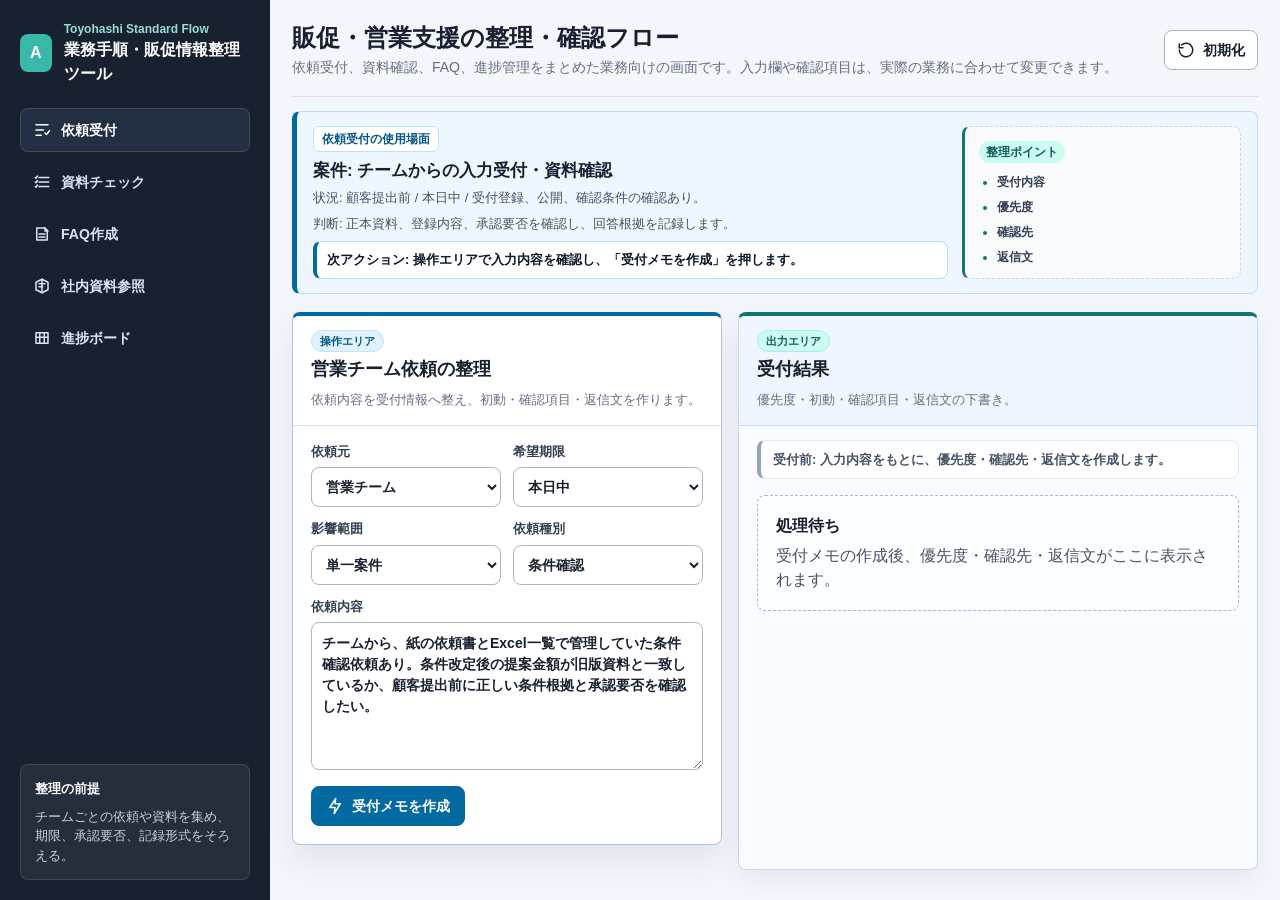
==== demos/admin_standardization/index.html @ 990860c7 "Add files via upload" ====
<!doctype html>
<html lang="ja">
  <head>
    <meta charset="UTF-8" />
    <meta name="viewport" content="width=device-width, initial-scale=1.0" />
    <title>業務手順・販促情報整理ツール</title>
    <link rel="stylesheet" href="./styles.css" />
  </head>
  <body>
    <div class="app">
      <aside class="sidebar">
        <div class="brand">
          <span class="brand-mark">A</span>
          <div>
            <p>Toyohashi Standard Flow</p>
            <strong>業務手順・販促情報整理ツール</strong>
          </div>
        </div>
        <nav class="nav" aria-label="ツール切替">
          <button class="nav-item is-active" type="button" data-view="triage" aria-pressed="true">
            <svg viewBox="0 0 24 24" aria-hidden="true"><path d="M4 5h16M4 12h10M4 19h7"/><path d="m16 16 2 2 4-5"/></svg>
            依頼受付
          </button>
          <button class="nav-item" type="button" data-view="check" aria-pressed="false">
            <svg viewBox="0 0 24 24" aria-hidden="true"><path d="M8 6h13M8 12h13M8 18h13"/><path d="m3 6 1 1 2-3M3 12l1 1 2-3M3 18l1 1 2-3"/></svg>
            資料チェック
          </button>
          <button class="nav-item" type="button" data-view="manual" aria-pressed="false">
            <svg viewBox="0 0 24 24" aria-hidden="true"><path d="M5 4h11l3 3v13H5V4Z"/><path d="M16 4v4h4M8 12h8M8 16h8"/></svg>
            FAQ作成
          </button>
          <button class="nav-item" type="button" data-view="knowledge" aria-pressed="false">
            <svg viewBox="0 0 24 24" aria-hidden="true"><path d="M12 3 4 7v10l8 4 8-4V7l-8-4Z"/><path d="M8 9h8M8 13h5M12 3v18"/></svg>
            社内資料参照
          </button>
          <button class="nav-item" type="button" data-view="board" aria-pressed="false">
            <svg viewBox="0 0 24 24" aria-hidden="true"><path d="M4 5h16v14H4V5Z"/><path d="M9 5v14M15 5v14M4 11h16"/></svg>
            進捗ボード
          </button>
        </nav>
        <div class="side-note">
          <strong>整理の前提</strong>
          <p>チームごとの依頼や資料を集め、期限、承認要否、記録形式をそろえる。</p>
        </div>
      </aside>

      <main class="main">
        <header class="topbar">
          <div>
            <h1>販促・営業支援の整理・確認フロー</h1>
            <p>依頼受付、資料確認、FAQ、進捗管理をまとめた業務向けの画面です。入力欄や確認項目は、実際の業務に合わせて変更できます。</p>
          </div>
          <div class="top-actions">
            <button class="ghost-button" id="seedReset" type="button">
              <svg viewBox="0 0 24 24" aria-hidden="true"><path d="M3 12a9 9 0 1 0 3-6.7M3 4v5h5"/></svg>
              初期化
            </button>
          </div>
        </header>

        <section class="screen-guide" id="screenGuide" aria-label="この画面の説明">
          <div class="guide-copy">
            <span class="guide-label" id="guideToolLabel">依頼受付</span>
            <h2 id="guideTitle">使用場面を読み込み中</h2>
            <p id="guideScene"></p>
            <p id="guideGoal"></p>
            <p class="guide-next" id="guideNext"></p>
          </div>
          <div class="guide-support">
            <span>整理ポイント</span>
            <ul id="guidePoints"></ul>
          </div>
        </section>

        <section class="view is-visible" id="view-triage">
          <div class="two-col">
            <section class="panel work-panel">
              <div class="panel-head">
                <span class="area-kicker work-kicker">操作エリア</span>
                <h2>営業チーム依頼の整理</h2>
                <p>依頼内容を受付情報へ整え、初動・確認項目・返信文を作ります。</p>
              </div>
              <div class="form-grid">
                <label>
                  依頼元
                  <select id="requestFrom">
                    <option>営業チーム</option>
                    <option>営業担当</option>
                    <option>経理</option>
                    <option>顧客</option>
                  </select>
                </label>
                <label>
                  希望期限
                  <select id="requestDue">
                    <option value="today">本日中</option>
                    <option value="tomorrow">翌営業日</option>
                    <option value="week">今週中</option>
                    <option value="none">未指定</option>
                  </select>
                </label>
                <label>
                  影響範囲
                  <select id="requestImpact">
                    <option value="low">単一案件</option>
                    <option value="medium">複数案件</option>
                    <option value="high">全社・複数チーム</option>
                  </select>
                </label>
                <label>
                  依頼種別
                  <select id="requestType">
                    <option>条件確認</option>
                    <option>提案作成</option>
                    <option>入力受付確認</option>
                    <option>公開前確認</option>
                    <option>確認確認</option>
                    <option>手順確認</option>
                  </select>
                </label>
              </div>
              <label class="full-label">
                依頼内容
                <textarea id="requestText" rows="6">チームから、紙の依頼書とExcel一覧で管理していた条件確認依頼あり。条件改定後の提案金額が旧版資料と一致しているか、顧客提出前に正しい条件根拠と承認要否を確認したい。</textarea>
              </label>
              <button class="primary-button" id="runTriage" type="button">
                <svg viewBox="0 0 24 24" aria-hidden="true"><path d="m13 2-1 7h7l-8 13 1-8H5l8-12Z"/></svg>
                受付メモを作成
              </button>
            </section>
            <section class="panel output-panel result-panel">
              <div class="panel-head">
                <span class="area-kicker output-kicker">出力エリア</span>
                <h2>受付結果</h2>
                <p>優先度・初動・確認項目・返信文の下書き。</p>
              </div>
              <div class="result-status is-idle" id="triageStatus" role="status"></div>
              <div id="triageResult"></div>
            </section>
          </div>
        </section>

        <section class="view" id="view-check">
          <div class="two-col">
            <section class="panel work-panel">
              <div class="panel-head">
                <span class="area-kicker work-kicker">操作エリア</span>
                <h2>資料確認チェック</h2>
                <p>正本・最新版・承認者・例外条件を、外部提示や処理の前に確認します。</p>
              </div>
              <label class="full-label">
                資料種別
                <select id="documentKind">
                  <option value="quote">提案書</option>
                  <option value="order">入力受付チェック</option>
                  <option value="delivery">公開前確認</option>
                  <option value="invoice">最終確認</option>
                  <option value="request">社内申請書</option>
                </select>
              </label>
              <div id="checklist" class="checklist"></div>
            </section>
            <section class="panel output-panel result-panel">
              <div class="panel-head">
                <span class="area-kicker output-kicker">出力エリア</span>
                <h2>チェック判定</h2>
                <p>未確認項目と差戻し理由を整理します。</p>
              </div>
              <div class="result-status" id="checkStatus" role="status">表示中: 資料種別やチェックを変更すると、判定欄が更新されます。</div>
              <div id="checkResult"></div>
            </section>
          </div>
        </section>

        <section class="view" id="view-manual">
          <div class="two-col">
            <section class="panel work-panel">
              <div class="panel-head">
                <span class="area-kicker work-kicker">操作エリア</span>
                <h2>FAQドラフトメーカー</h2>
                <p>属人的な説明を、標準フォーマットに整えます。</p>
              </div>
              <label class="full-label">
                業務名
                <input id="manualTitle" type="text" value="受付受付から公開・最終確認まで" />
              </label>
              <label class="full-label">
                開始条件
                <input id="manualTrigger" type="text" value="営業チームまたは営業担当から、受付・公開・確認に関わる確認依頼を受けたとき" />
              </label>
              <label class="full-label">
                作業手順
                <textarea id="manualSteps" rows="7">依頼内容を受付表に記録する
受付番号・対象商品・数量・公開予定日を確認する
入力状況、公開・最終確認条件を確認する
条件や納期に差異がある場合は承認者へ確認する
回答内容と根拠資料を依頼元へ共有する</textarea>
              </label>
              <label class="full-label">
                例外対応
                <textarea id="manualException" rows="4">公開日や確認締日に影響する場合は、営業企画部へ優先確認を依頼する。条件根拠や受付登録内容が不明な場合は、暫定回答せず確認中として返信する。</textarea>
              </label>
              <button class="primary-button" id="buildManual" type="button">
                <svg viewBox="0 0 24 24" aria-hidden="true"><path d="M5 4h11l3 3v13H5V4Z"/><path d="M8 12h8M8 16h8"/></svg>
                FAQを整形
              </button>
            </section>
            <section class="panel output-panel result-panel">
              <div class="panel-head">
                <span class="area-kicker output-kicker">出力エリア</span>
                <h2>FAQプレビュー</h2>
                <p>引き継ぎ・マニュアル化に使うドラフト。</p>
              </div>
              <div class="result-status is-idle" id="manualStatus" role="status"></div>
              <article id="manualPreview" class="doc-card"></article>
            </section>
          </div>
        </section>

        <section class="view" id="view-knowledge">
          <section class="briefing-panel presentation-panel">
            <div class="presentation-copy">
              <span class="area-kicker guide-kicker">案内エリア</span>
              <h2>社内資料を整えると、回答下書きと確認項目をそろえられます</h2>
              <p>条件表、資料書式、承認ルール、過去FAQを整理し、必要な資料を参照しながら回答や資料の下書きを作る想定です。最終判断は必ず担当者が確認します。</p>
            </div>
            <div class="concept-grid" aria-label="社内資料参照の流れ">
              <div class="concept-step">
                <span>1</span>
                <strong>資料を整える</strong>
                <p>条件表、資料書式、取引先情報、FAQ、承認ルールを分けて保管。</p>
              </div>
              <div class="concept-step">
                <span>2</span>
                <strong>資料を参照する</strong>
                <p>関連する条件表、資料ルール、過去FAQだけを探して確認する想定。</p>
              </div>
              <div class="concept-step">
                <span>3</span>
                <strong>人が確認する</strong>
                <p>回答文、提案、確認、FAQの下書きを作り、最終判断は担当者が確認。</p>
              </div>
            </div>
          </section>
          <div class="two-col">
            <section class="panel work-panel">
              <div class="panel-head">
                <span class="area-kicker work-kicker">操作エリア</span>
                <h2>社内資料参照・回答下書き</h2>
                <p>用途を選ぶと、参照資料と生成される下書きの種類が変わります。</p>
              </div>
              <label class="full-label">
                用途パターン
                <select id="knowledgePattern">
                  <option value="price">条件差異の問い合わせ回答</option>
                  <option value="quote">提案確認メモの作成補助</option>
                  <option value="delivery">公開前確認</option>
                  <option value="invoice">最終確認の下書き補助</option>
                  <option value="manual">FAQ・FAQ化</option>
                </select>
              </label>
              <div class="pattern-preview" id="patternPreview"></div>
              <label class="full-label">
                入力内容
                <textarea id="knowledgeQuery" rows="7">商品情報と提案金額が違うとチームから連絡がありました。どの資料を根拠に回答すべきですか？</textarea>
              </label>
              <button class="primary-button" id="searchKnowledge" type="button">
                <svg viewBox="0 0 24 24" aria-hidden="true"><path d="m21 21-4.35-4.35M10.5 18a7.5 7.5 0 1 1 0-15 7.5 7.5 0 0 1 0 15Z"/></svg>
                根拠つき下書きを作成
              </button>
            </section>
            <section class="panel output-panel result-panel">
              <div class="panel-head">
                <span class="area-kicker output-kicker">出力エリア</span>
                <h2>下書き結果</h2>
                <p>参照資料、下書き、人が確認するポイントを分けて表示します。</p>
              </div>
              <div class="result-status is-idle" id="knowledgeStatus" role="status"></div>
              <div id="knowledgeResult"></div>
            </section>
          </div>
        </section>

        <section class="view" id="view-board">
          <section class="panel work-panel board-panel">
            <div class="panel-head board-head">
              <div>
                <span class="area-kicker work-kicker">管理エリア</span>
                <h2>期限・進捗ボード</h2>
                <p>情報整理の受付、確認待ち、差戻し、完了を一覧化します。</p>
              </div>
              <button class="primary-button small" id="addTask" type="button">
                <svg viewBox="0 0 24 24" aria-hidden="true"><path d="M12 5v14M5 12h14"/></svg>
                サンプル追加
              </button>
            </div>
            <div class="board-filter">
              <button class="chip is-active" data-board-filter="all" type="button" aria-pressed="true">すべて</button>
              <button class="chip" data-board-filter="確認待ち" type="button" aria-pressed="false">確認待ち</button>
              <button class="chip" data-board-filter="処理中" type="button" aria-pressed="false">処理中</button>
              <button class="chip" data-board-filter="差戻し" type="button" aria-pressed="false">差戻し</button>
              <button class="chip" data-board-filter="完了" type="button" aria-pressed="false">完了</button>
            </div>
            <p class="table-hint">横に続く列があります。小さい画面では表を左右に動かして確認できます。</p>
            <div class="table-wrap">
              <table>
                <caption>情報整理の進捗案件一覧</caption>
                <thead>
                  <tr>
                    <th>期限</th>
                    <th>依頼元</th>
                    <th>内容</th>
                    <th>担当</th>
                    <th>状態</th>
                    <th>次アクション</th>
                  </tr>
                </thead>
                <tbody id="taskTable"></tbody>
              </table>
            </div>
          </section>
        </section>
      </main>
      <div class="toast" id="toast" role="status" aria-live="polite" aria-atomic="true"></div>
    </div>
    <script src="./app.js"></script>
  </body>
</html>
---- demos/admin_standardization/styles.css ----
:root {
  --bg: #f3f6fb;
  --sidebar: #18212f;
  --sidebar-soft: #233044;
  --surface: #ffffff;
  --surface-soft: #f8fafc;
  --text: #18202f;
  --muted: #657083;
  --line: #d8dfeb;
  --line-strong: #aab5c6;
  --blue: #0369a1;
  --teal: #0f766e;
  --green: #15803d;
  --amber: #b45309;
  --red: #be123c;
  --guide-bg: #eef7ff;
  --guide-border: #bfdbfe;
  --guide-accent: #0369a1;
  --tips-bg: #f8fafc;
  --work-head: #ffffff;
  --result-bg: #f8fbff;
  --result-head: #eff6ff;
  --result-border: #bfdbfe;
  --shadow: 0 16px 34px rgba(17, 24, 39, 0.08);
  --shadow-soft: 0 10px 24px rgba(15, 23, 42, 0.06);
}

* {
  box-sizing: border-box;
}

body {
  margin: 0;
  overflow-x: hidden;
  background: var(--bg);
  color: var(--text);
  font-family:
    -apple-system, BlinkMacSystemFont, "Segoe UI", "Hiragino Kaku Gothic ProN",
    "Yu Gothic", Meiryo, sans-serif;
  line-height: 1.5;
}

button,
input,
select,
textarea {
  font: inherit;
}

button {
  cursor: pointer;
}

button:disabled {
  cursor: not-allowed;
  opacity: 0.56;
}

svg {
  width: 18px;
  height: 18px;
  flex: 0 0 auto;
  fill: none;
  stroke: currentColor;
  stroke-linecap: round;
  stroke-linejoin: round;
  stroke-width: 2;
}

.app {
  display: grid;
  grid-template-columns: 270px minmax(0, 1fr);
  min-height: 100vh;
}

.sidebar {
  position: sticky;
  top: 0;
  display: flex;
  flex-direction: column;
  gap: 22px;
  min-width: 0;
  height: 100vh;
  padding: 20px;
  background: var(--sidebar);
  color: #ffffff;
}

.brand {
  display: flex;
  align-items: center;
  gap: 12px;
}

.brand-mark {
  display: inline-grid;
  place-items: center;
  width: 38px;
  height: 38px;
  border-radius: 8px;
  background: #39b7a8;
  color: #ffffff;
  font-weight: 900;
}

.brand p,
.brand strong,
.topbar h1,
.topbar p,
.panel-head h2,
.panel-head p {
  margin: 0;
}

.brand p {
  color: #9adbd3;
  font-size: 12px;
  font-weight: 800;
}

.brand strong {
  display: block;
  font-size: 16px;
}

.nav {
  display: grid;
  gap: 8px;
}

.nav-item {
  display: flex;
  align-items: center;
  justify-content: flex-start;
  gap: 10px;
  min-height: 44px;
  padding: 10px 12px;
  border: 1px solid transparent;
  border-radius: 8px;
  background: transparent;
  color: #d9e5f7;
  font-size: 14px;
  font-weight: 800;
  text-align: left;
}

.nav-item:hover,
.nav-item.is-active {
  border-color: rgba(255, 255, 255, 0.12);
  background: var(--sidebar-soft);
  color: #ffffff;
}

.side-note {
  margin-top: auto;
  padding: 14px;
  border: 1px solid rgba(255, 255, 255, 0.12);
  border-radius: 8px;
  background: rgba(255, 255, 255, 0.06);
}

.side-note strong {
  display: block;
  margin-bottom: 8px;
  font-size: 13px;
}

.side-note p {
  margin: 0;
  color: #c4d1e4;
  font-size: 13px;
  overflow-wrap: anywhere;
}

.main {
  min-width: 0;
  padding: 22px;
}

.topbar,
.panel,
.screen-guide,
.briefing-panel {
  border-radius: 8px;
}

.panel {
  box-shadow: var(--shadow);
}

.topbar {
  display: flex;
  align-items: center;
  justify-content: space-between;
  gap: 16px;
  padding: 0 0 18px;
  border-bottom: 1px solid var(--line);
  border-radius: 0;
  background: transparent;
}

.topbar > div {
  min-width: 0;
}

.topbar h1 {
  font-size: 24px;
  line-height: 1.3;
}

.topbar p {
  margin-top: 4px;
  color: var(--muted);
  font-size: 14px;
  overflow-wrap: anywhere;
}

.screen-guide {
  display: grid;
  grid-template-columns: minmax(0, 1fr) minmax(250px, 0.44fr);
  gap: 14px;
  align-items: stretch;
  margin: 14px 0 18px;
  padding: 14px 16px;
  border: 1px solid var(--guide-border);
  border-left: 5px solid var(--guide-accent);
  background: var(--guide-bg);
}

.guide-copy,
.guide-support {
  min-width: 0;
}

.guide-label {
  display: inline-flex;
  align-items: center;
  min-height: 24px;
  padding: 3px 8px;
  border: 1px solid #bae6fd;
  border-radius: 6px;
  background: #ffffff;
  color: #075985;
  font-size: 12px;
  font-weight: 900;
}

.guide-copy h2 {
  margin: 8px 0 5px;
  font-size: 17px;
  line-height: 1.35;
  overflow-wrap: anywhere;
}

.guide-copy p {
  margin: 0 0 6px;
  color: #475467;
  font-size: 13px;
  overflow-wrap: anywhere;
}

.guide-copy p:last-child {
  margin-bottom: 0;
}

.guide-next {
  margin-top: 8px !important;
  padding: 8px 10px;
  border: 1px solid #bfdbfe;
  border-left: 4px solid var(--blue);
  border-radius: 8px;
  background: #ffffff;
  color: #0f172a !important;
  font-weight: 900;
}

.guide-support {
  align-self: stretch;
  padding: 12px 14px;
  border: 1px dashed #cbd5e1;
  border-left: 3px solid var(--teal);
  border-radius: 8px;
  background: var(--tips-bg);
}

.guide-support span {
  display: inline-flex;
  align-items: center;
  min-height: 22px;
  margin-bottom: 10px;
  padding: 2px 7px;
  border-radius: 999px;
  background: #ccfbf1;
  color: #115e59;
  font-size: 12px;
  font-weight: 900;
}

.guide-support ul {
  display: grid;
  gap: 7px;
  margin: 0;
  padding-left: 18px;
  color: #344054;
  font-size: 12px;
  font-weight: 700;
}

.guide-support li::marker {
  color: var(--teal);
}

.view {
  display: none;
}

.view.is-visible {
  display: block;
  min-height: 62vh;
}

.two-col {
  display: grid;
  grid-template-columns: minmax(300px, 430px) minmax(0, 1fr);
  gap: 16px;
  align-items: start;
}

.panel {
  min-width: 0;
  overflow: hidden;
  border: 1px solid var(--line);
  background: var(--surface);
  transition:
    box-shadow 160ms ease,
    border-color 160ms ease;
}

.work-panel {
  border-color: #b7c4d6;
  border-top: 4px solid var(--blue);
  background: #ffffff;
}

.output-panel {
  border-color: var(--result-border);
  border-top: 4px solid var(--teal);
  background: var(--result-bg);
  box-shadow: var(--shadow-soft);
}

.board-panel {
  border-top-color: var(--teal);
}

.panel.is-updated {
  border-color: #93c5fd;
  box-shadow:
    0 0 0 3px rgba(37, 99, 235, 0.16),
    var(--shadow);
}

.panel-head {
  display: grid;
  gap: 5px;
  padding: 14px 18px 15px;
  border-bottom: 1px solid var(--line);
  background: var(--work-head);
}

.output-panel .panel-head {
  border-bottom-color: var(--result-border);
  background: var(--result-head);
}

.area-kicker {
  display: inline-flex;
  align-items: center;
  width: max-content;
  min-height: 22px;
  padding: 2px 8px;
  border-radius: 999px;
  font-size: 11px;
  font-weight: 900;
  line-height: 1.2;
}

.work-kicker {
  border: 1px solid #bae6fd;
  background: #e0f2fe;
  color: #075985;
}

.output-kicker {
  border: 1px solid #99f6e4;
  background: #ccfbf1;
  color: #115e59;
}

.guide-kicker {
  border: 1px solid #bfdbfe;
  background: #ffffff;
  color: #075985;
}

.panel-head h2 {
  font-size: 18px;
  line-height: 1.35;
}

.panel-head p {
  margin-top: 4px;
  color: var(--muted);
  font-size: 13px;
}

.form-grid {
  display: grid;
  grid-template-columns: repeat(2, minmax(0, 1fr));
  gap: 12px;
  padding: 16px 18px 0;
}

label,
.full-label {
  display: grid;
  gap: 6px;
  color: #344054;
  font-size: 13px;
  font-weight: 800;
}

.full-label {
  margin: 12px 18px 0;
}

input,
select,
textarea {
  width: 100%;
  border: 1px solid var(--line-strong);
  border-radius: 8px;
  background: #ffffff;
  color: var(--text);
  outline: none;
  font-size: 14px;
}

input,
select {
  min-height: 40px;
  padding: 8px 10px;
}

textarea {
  padding: 10px;
  resize: vertical;
}

input:focus,
select:focus,
textarea:focus {
  border-color: var(--blue);
  box-shadow: 0 0 0 3px rgba(37, 99, 235, 0.14);
}

.primary-button,
.ghost-button,
.chip {
  display: inline-flex;
  align-items: center;
  justify-content: center;
  gap: 8px;
  min-height: 40px;
  border-radius: 8px;
  font-size: 14px;
  font-weight: 800;
  transition:
    transform 140ms ease,
    background 140ms ease,
    border-color 140ms ease;
}

.primary-button {
  margin: 16px 18px 18px;
  padding: 8px 14px;
  border: 1px solid var(--blue);
  background: var(--blue);
  color: #ffffff;
}

.primary-button.small {
  margin: 0;
}

.ghost-button {
  padding: 8px 12px;
  border: 1px solid var(--line-strong);
  background: #ffffff;
  color: var(--text);
}

.primary-button:hover,
.ghost-button:hover,
.chip:hover {
  transform: translateY(-1px);
}

.primary-button:focus-visible,
.ghost-button:focus-visible,
.chip:focus-visible,
.nav-item:focus-visible {
  outline: 3px solid rgba(3, 105, 161, 0.26);
  outline-offset: 2px;
}

.primary-button:disabled:hover,
.ghost-button:disabled:hover,
.chip:disabled:hover {
  transform: none;
}

.result-panel {
  min-height: 62vh;
}

.briefing-panel {
  border: 1px solid var(--guide-border);
  border-left: 5px solid var(--guide-accent);
  background: #f8fbff;
}

.presentation-panel {
  display: grid;
  grid-template-columns: minmax(0, 0.8fr) minmax(0, 1.2fr);
  gap: 18px;
  align-items: stretch;
  margin-bottom: 16px;
  padding: 18px;
}

.presentation-copy h2 {
  margin: 8px 0;
  font-size: 20px;
  line-height: 1.35;
}

.presentation-copy p {
  margin: 0;
  color: #475467;
  font-size: 14px;
}

.concept-grid {
  display: grid;
  grid-template-columns: repeat(3, minmax(0, 1fr));
  gap: 10px;
}

.concept-step {
  padding: 13px;
  border: 1px solid #dbeafe;
  border-left: 3px solid var(--blue);
  border-radius: 8px;
  background: #ffffff;
}

.concept-step span {
  display: inline-grid;
  place-items: center;
  width: 24px;
  height: 24px;
  margin-bottom: 8px;
  border-radius: 50%;
  background: #dbeafe;
  color: var(--blue);
  font-size: 12px;
  font-weight: 900;
}

.concept-step strong {
  display: block;
  margin-bottom: 4px;
}

.concept-step p {
  margin: 0;
  color: var(--muted);
  font-size: 12px;
}

.pattern-preview {
  margin: 12px 18px 0;
}

.pattern-card {
  padding: 13px;
  border: 1px dashed #cbd5e1;
  border-left: 3px solid var(--blue);
  border-radius: 8px;
  background: #f8fafc;
}

.pattern-card strong {
  display: block;
  margin-bottom: 4px;
  color: #1e3a8a;
}

.pattern-card p {
  margin: 0 0 10px;
  color: #344054;
  font-size: 13px;
}

.pattern-card dl {
  display: grid;
  gap: 8px;
  margin: 0;
}

.pattern-card dl div {
  display: grid;
  grid-template-columns: 72px minmax(0, 1fr);
  gap: 8px;
}

.pattern-card dt {
  color: #475467;
  font-size: 12px;
  font-weight: 900;
}

.pattern-card dd {
  min-width: 0;
  margin: 0;
  color: #0f172a;
  font-size: 12px;
  font-weight: 800;
  overflow-wrap: anywhere;
}

.ai-note {
  padding: 13px;
  border: 1px solid #d8b4fe;
  border-left: 3px solid #7e22ce;
  border-radius: 8px;
  background: #faf5ff;
}

.ai-note strong {
  display: block;
  margin-bottom: 4px;
  color: #4c1d95;
}

.ai-note p {
  margin: 0;
  color: #344054;
  font-size: 13px;
}

.output-meta {
  display: grid;
  grid-template-columns: repeat(2, minmax(0, 1fr));
  gap: 10px;
  margin-top: 14px;
}

.output-meta div {
  padding: 12px;
  border: 1px solid var(--result-border);
  border-radius: 8px;
  background: #ffffff;
}

.output-meta span {
  display: block;
  color: var(--muted);
  font-size: 12px;
  font-weight: 900;
}

.output-meta strong {
  display: block;
  margin-top: 4px;
  overflow-wrap: anywhere;
}

.material-grid {
  display: flex;
  flex-wrap: wrap;
  gap: 8px;
}

.material-grid span {
  display: inline-flex;
  align-items: center;
  min-height: 28px;
  padding: 4px 9px;
  border: 1px solid #99f6e4;
  border-radius: 999px;
  background: #f0fdfa;
  color: #0f766e;
  font-size: 12px;
  font-weight: 900;
}

.result-status {
  margin: 14px 18px 0;
  padding: 9px 12px;
  border: 1px solid #bfdbfe;
  border-left: 4px solid var(--blue);
  border-radius: 8px;
  background: #ffffff;
  color: #1e3a8a;
  font-size: 13px;
  font-weight: 900;
  overflow-wrap: anywhere;
}

.result-status.is-idle {
  border-color: #e5e7eb;
  border-left-color: #94a3b8;
  background: #ffffff;
  color: #475467;
}

.result-status.is-updated {
  border-color: #bbf7d0;
  border-left-color: var(--green);
  background: #f0fdf4;
  color: #166534;
}

.result-status.is-warning {
  border-color: #fde68a;
  border-left-color: var(--amber);
  background: #fffbeb;
  color: #92400e;
}

.result-card,
.doc-card,
.check-summary {
  margin: 16px 18px 18px;
  padding: 16px;
  border: 1px solid var(--result-border);
  border-radius: 8px;
  background: #ffffff;
}

.empty-card {
  margin: 16px 18px 18px;
  padding: 18px;
  border: 1px dashed var(--line-strong);
  border-radius: 8px;
  background: rgba(255, 255, 255, 0.72);
  color: #475467;
}

.empty-card strong,
.empty-state strong {
  display: block;
  margin-bottom: 6px;
  color: var(--text);
}

.empty-card p,
.empty-state p {
  margin: 0;
}

.empty-state {
  color: #475467;
}

.result-grid {
  display: grid;
  grid-template-columns: repeat(3, minmax(0, 1fr));
  gap: 10px;
  margin-bottom: 16px;
}

.mini-metric {
  padding: 12px;
  border: 1px solid var(--line);
  border-radius: 8px;
  background: #ffffff;
}

.mini-metric span {
  display: block;
  color: var(--muted);
  font-size: 12px;
  font-weight: 800;
}

.mini-metric strong {
  display: block;
  margin-top: 4px;
  font-size: 18px;
}

.priority-high {
  color: var(--red);
}

.priority-medium {
  color: var(--amber);
}

.priority-low {
  color: var(--green);
}

.section-title {
  margin: 18px 0 8px;
  color: var(--text);
  font-size: 14px;
}

.plain-list {
  margin: 0;
  padding-left: 20px;
}

.plain-list li {
  margin-bottom: 8px;
}

.mail-box,
.answer-box {
  margin-top: 14px;
  padding: 14px;
  border: 1px solid var(--line);
  border-radius: 8px;
  background: #ffffff;
  color: #344054;
  white-space: pre-wrap;
}

.checklist {
  display: grid;
  gap: 10px;
  padding: 16px 18px 18px;
}

.check-item {
  display: flex;
  align-items: center;
  gap: 10px;
  padding: 12px;
  border: 1px solid var(--line);
  border-radius: 8px;
  background: #ffffff;
}

.check-item input {
  width: 18px;
  min-height: 18px;
  accent-color: var(--blue);
}

.score {
  display: grid;
  place-items: center;
  width: 104px;
  height: 104px;
  margin-bottom: 16px;
  border-radius: 50%;
  color: #ffffff;
  font-size: 24px;
  font-weight: 900;
}

.score.ok {
  background: var(--green);
}

.score.warn {
  background: var(--amber);
}

.score.bad {
  background: var(--red);
}

.doc-card h3,
.answer-box h3 {
  margin-top: 0;
}

.manual-meta {
  display: grid;
  gap: 8px;
  margin: 12px 0 18px;
  padding: 12px;
  border: 1px solid var(--line);
  border-radius: 8px;
  background: #ffffff;
}

.knowledge-hit {
  margin: 0 0 10px;
  padding: 12px;
  border: 1px solid var(--line);
  border-radius: 8px;
  background: #ffffff;
}

.knowledge-hit strong {
  display: block;
  margin-bottom: 4px;
}

.knowledge-hit span {
  color: var(--muted);
  font-size: 13px;
}

.board-head {
  display: flex;
  align-items: center;
  justify-content: space-between;
  gap: 12px;
}

.board-filter {
  display: flex;
  flex-wrap: wrap;
  gap: 8px;
  padding: 14px 18px;
  border-bottom: 1px solid var(--line);
}

.chip {
  padding: 6px 12px;
  border: 1px solid var(--line-strong);
  background: #ffffff;
  color: var(--text);
}

.chip.is-active {
  background: var(--sidebar);
  color: #ffffff;
}

.table-wrap {
  max-height: 590px;
  overflow: auto;
}

.table-hint {
  margin: 12px 18px 0;
  color: var(--muted);
  font-size: 13px;
  font-weight: 900;
}

table {
  width: 100%;
  min-width: 960px;
  border-collapse: collapse;
  font-size: 13px;
}

caption {
  position: absolute;
  width: 1px;
  height: 1px;
  overflow: hidden;
  clip: rect(0 0 0 0);
}

thead {
  position: sticky;
  top: 0;
  z-index: 1;
}

th {
  background: #eef3f8;
  color: #344054;
  text-align: left;
  white-space: nowrap;
}

td,
th {
  padding: 11px 12px;
  border-bottom: 1px solid var(--line);
}

.status-badge {
  display: inline-flex;
  align-items: center;
  min-height: 24px;
  padding: 2px 8px;
  border-radius: 999px;
  font-size: 12px;
  font-weight: 900;
  white-space: nowrap;
}

.status-wait {
  background: #fef3c7;
  color: var(--amber);
}

.status-work {
  background: #dbeafe;
  color: var(--blue);
}

.status-return {
  background: #ffe4e6;
  color: var(--red);
}

.status-done {
  background: #dcfce7;
  color: var(--green);
}

.due-soon {
  color: var(--red);
  font-weight: 900;
}

.toast {
  position: fixed;
  left: 50%;
  right: auto;
  bottom: 22px;
  width: max-content;
  max-width: min(560px, calc(100vw - 24px));
  padding: 12px 16px;
  border: 1px solid rgba(255, 255, 255, 0.16);
  border-radius: 8px;
  background: #0b1220;
  color: #ffffff;
  font-size: 14px;
  font-weight: 800;
  line-height: 1.45;
  box-shadow: 0 18px 42px rgba(15, 23, 42, 0.28);
  opacity: 0;
  pointer-events: none;
  transform: translate(-50%, 12px);
  transition:
    opacity 160ms ease,
    transform 160ms ease;
}

.toast.is-visible {
  opacity: 1;
  transform: translate(-50%, 0);
}

@media (max-width: 1060px) {
  .app {
    grid-template-columns: 1fr;
  }

  .sidebar {
    position: static;
    height: auto;
  }

  .nav {
    grid-template-columns: repeat(auto-fit, minmax(132px, 1fr));
  }

  .nav-item {
    justify-content: center;
  }

  .side-note {
    margin-top: 0;
  }

  .screen-guide,
  .two-col,
  .presentation-panel {
    grid-template-columns: 1fr;
  }

  .concept-grid {
    grid-template-columns: repeat(3, minmax(150px, 1fr));
    overflow-x: auto;
    padding-bottom: 2px;
  }
}

@media (max-width: 680px) {
  .main,
  .sidebar {
    padding: 12px;
  }

  .topbar,
  .board-head {
    align-items: stretch;
    flex-direction: column;
  }

  .topbar {
    gap: 10px;
    padding-bottom: 12px;
  }

  .topbar h1 {
    font-size: 19px;
    overflow-wrap: anywhere;
    word-break: break-all;
  }

  .topbar p {
    overflow-wrap: anywhere;
    word-break: break-all;
  }

  .form-grid,
  .result-grid,
  .output-meta {
    grid-template-columns: 1fr;
  }

  .presentation-panel {
    padding: 14px 12px;
  }

  .presentation-copy h2 {
    font-size: 18px;
    word-break: break-all;
  }

  .concept-grid {
    grid-template-columns: 1fr;
    overflow: visible;
  }

  .nav {
    display: grid;
    grid-template-columns: repeat(2, minmax(0, 1fr));
    gap: 8px;
    overflow: visible;
  }

  .nav-item {
    min-width: 0;
    justify-content: flex-start;
    padding: 10px;
  }

  .side-note {
    display: none;
  }

  .screen-guide {
    display: block;
    margin: 10px 0 12px;
    padding: 10px 12px;
  }

  .guide-copy h2 {
    font-size: 15px;
    word-break: break-all;
  }

  .guide-copy p {
    font-size: 12px;
    word-break: break-all;
  }

  #guideScene {
    display: none;
  }

  .guide-next {
    padding: 7px 9px;
  }

  .guide-support {
    margin-top: 10px;
    padding: 8px 10px;
  }

  .guide-support ul {
    display: flex;
    flex-wrap: wrap;
    gap: 6px;
    padding-left: 0;
    list-style: none;
  }

  .guide-support li {
    padding: 2px 7px;
    border: 1px solid #ccfbf1;
    border-radius: 999px;
    background: #ffffff;
  }

  .full-label,
  .pattern-preview,
  .result-card,
  .doc-card,
  .check-summary,
  .empty-card,
  .result-status,
  .primary-button {
    margin-left: 12px;
    margin-right: 12px;
  }

  .panel-head,
  .checklist,
  .board-filter {
    padding-left: 12px;
    padding-right: 12px;
  }
}

@media (max-width: 520px) {
  .sidebar,
  .main {
    width: 100%;
    max-width: min(100%, 390px);
  }

  .topbar p,
  .guide-support {
    display: none;
  }

  .topbar,
  .screen-guide,
  .briefing-panel,
  .panel {
    width: 100%;
    max-width: min(100%, 366px);
  }
}
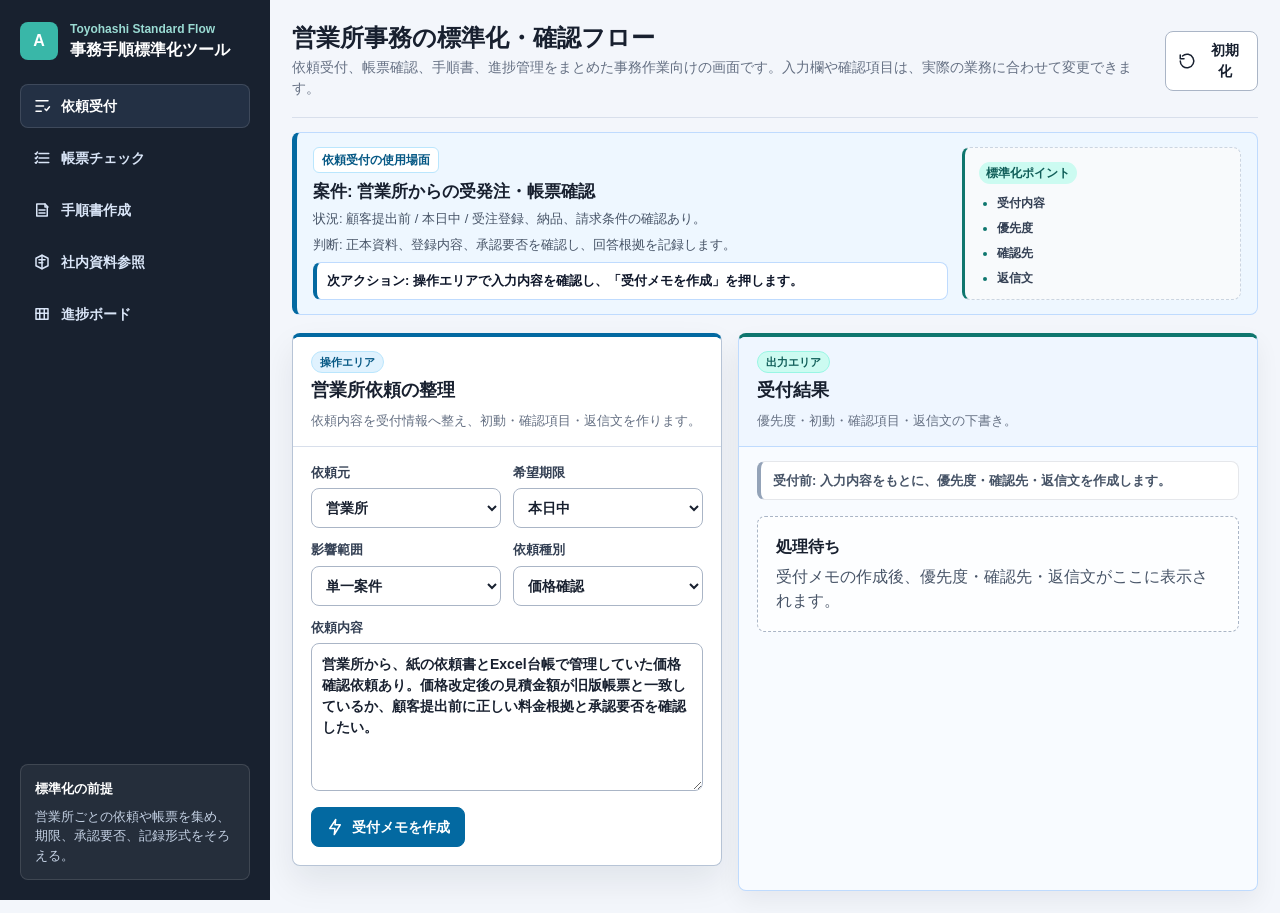
==== commit 6c7b6912: "Add files via upload" ====
--- a/demos/admin_standardization/index.html
+++ b/demos/admin_standardization/index.html
@@ -3,7 +3,7 @@
   <head>
     <meta charset="UTF-8" />
     <meta name="viewport" content="width=device-width, initial-scale=1.0" />
-    <title>業務手順・販促情報整理ツール</title>
+    <title>事務手順標準化ツール</title>
     <link rel="stylesheet" href="./styles.css" />
   </head>
   <body>
@@ -13,7 +13,7 @@
           <span class="brand-mark">A</span>
           <div>
             <p>Toyohashi Standard Flow</p>
-            <strong>業務手順・販促情報整理ツール</strong>
+            <strong>事務手順標準化ツール</strong>
           </div>
         </div>
         <nav class="nav" aria-label="ツール切替">
@@ -23,11 +23,11 @@
           </button>
           <button class="nav-item" type="button" data-view="check" aria-pressed="false">
             <svg viewBox="0 0 24 24" aria-hidden="true"><path d="M8 6h13M8 12h13M8 18h13"/><path d="m3 6 1 1 2-3M3 12l1 1 2-3M3 18l1 1 2-3"/></svg>
-            資料チェック
+            帳票チェック
           </button>
           <button class="nav-item" type="button" data-view="manual" aria-pressed="false">
             <svg viewBox="0 0 24 24" aria-hidden="true"><path d="M5 4h11l3 3v13H5V4Z"/><path d="M16 4v4h4M8 12h8M8 16h8"/></svg>
-            FAQ作成
+            手順書作成
           </button>
           <button class="nav-item" type="button" data-view="knowledge" aria-pressed="false">
             <svg viewBox="0 0 24 24" aria-hidden="true"><path d="M12 3 4 7v10l8 4 8-4V7l-8-4Z"/><path d="M8 9h8M8 13h5M12 3v18"/></svg>
@@ -39,16 +39,16 @@
           </button>
         </nav>
         <div class="side-note">
-          <strong>整理の前提</strong>
-          <p>チームごとの依頼や資料を集め、期限、承認要否、記録形式をそろえる。</p>
+          <strong>標準化の前提</strong>
+          <p>営業所ごとの依頼や帳票を集め、期限、承認要否、記録形式をそろえる。</p>
         </div>
       </aside>
 
       <main class="main">
         <header class="topbar">
           <div>
-            <h1>販促・営業支援の整理・確認フロー</h1>
-            <p>依頼受付、資料確認、FAQ、進捗管理をまとめた業務向けの画面です。入力欄や確認項目は、実際の業務に合わせて変更できます。</p>
+            <h1>営業所事務の標準化・確認フロー</h1>
+            <p>依頼受付、帳票確認、手順書、進捗管理をまとめた事務作業向けの画面です。入力欄や確認項目は、実際の業務に合わせて変更できます。</p>
           </div>
           <div class="top-actions">
             <button class="ghost-button" id="seedReset" type="button">
@@ -67,7 +67,7 @@
             <p class="guide-next" id="guideNext"></p>
           </div>
           <div class="guide-support">
-            <span>整理ポイント</span>
+            <span>標準化ポイント</span>
             <ul id="guidePoints"></ul>
           </div>
         </section>
@@ -77,14 +77,14 @@
             <section class="panel work-panel">
               <div class="panel-head">
                 <span class="area-kicker work-kicker">操作エリア</span>
-                <h2>営業チーム依頼の整理</h2>
+                <h2>営業所依頼の整理</h2>
                 <p>依頼内容を受付情報へ整え、初動・確認項目・返信文を作ります。</p>
               </div>
               <div class="form-grid">
                 <label>
                   依頼元
                   <select id="requestFrom">
-                    <option>営業チーム</option>
+                    <option>営業所</option>
                     <option>営業担当</option>
                     <option>経理</option>
                     <option>顧客</option>
@@ -104,24 +104,24 @@
                   <select id="requestImpact">
                     <option value="low">単一案件</option>
                     <option value="medium">複数案件</option>
-                    <option value="high">全社・複数チーム</option>
+                    <option value="high">全社・複数拠点</option>
                   </select>
                 </label>
                 <label>
                   依頼種別
                   <select id="requestType">
-                    <option>条件確認</option>
-                    <option>提案作成</option>
-                    <option>入力受付確認</option>
-                    <option>公開前確認</option>
-                    <option>確認確認</option>
+                    <option>価格確認</option>
+                    <option>見積作成</option>
+                    <option>受発注確認</option>
+                    <option>納品前確認</option>
+                    <option>請求確認</option>
                     <option>手順確認</option>
                   </select>
                 </label>
               </div>
               <label class="full-label">
                 依頼内容
-                <textarea id="requestText" rows="6">チームから、紙の依頼書とExcel一覧で管理していた条件確認依頼あり。条件改定後の提案金額が旧版資料と一致しているか、顧客提出前に正しい条件根拠と承認要否を確認したい。</textarea>
+                <textarea id="requestText" rows="6">営業所から、紙の依頼書とExcel台帳で管理していた価格確認依頼あり。価格改定後の見積金額が旧版帳票と一致しているか、顧客提出前に正しい料金根拠と承認要否を確認したい。</textarea>
               </label>
               <button class="primary-button" id="runTriage" type="button">
                 <svg viewBox="0 0 24 24" aria-hidden="true"><path d="m13 2-1 7h7l-8 13 1-8H5l8-12Z"/></svg>
@@ -145,16 +145,16 @@
             <section class="panel work-panel">
               <div class="panel-head">
                 <span class="area-kicker work-kicker">操作エリア</span>
-                <h2>資料確認チェック</h2>
+                <h2>帳票確認チェック</h2>
                 <p>正本・最新版・承認者・例外条件を、外部提示や処理の前に確認します。</p>
               </div>
               <label class="full-label">
-                資料種別
+                帳票種別
                 <select id="documentKind">
-                  <option value="quote">提案書</option>
-                  <option value="order">入力受付チェック</option>
-                  <option value="delivery">公開前確認</option>
-                  <option value="invoice">最終確認</option>
+                  <option value="quote">見積書</option>
+                  <option value="order">受発注チェック</option>
+                  <option value="delivery">納品前確認</option>
+                  <option value="invoice">請求前確認</option>
                   <option value="request">社内申請書</option>
                 </select>
               </label>
@@ -166,7 +166,7 @@
                 <h2>チェック判定</h2>
                 <p>未確認項目と差戻し理由を整理します。</p>
               </div>
-              <div class="result-status" id="checkStatus" role="status">表示中: 資料種別やチェックを変更すると、判定欄が更新されます。</div>
+              <div class="result-status" id="checkStatus" role="status">表示中: 帳票種別やチェックを変更すると、判定欄が更新されます。</div>
               <div id="checkResult"></div>
             </section>
           </div>
@@ -177,38 +177,38 @@
             <section class="panel work-panel">
               <div class="panel-head">
                 <span class="area-kicker work-kicker">操作エリア</span>
-                <h2>FAQドラフトメーカー</h2>
+                <h2>手順書ドラフトメーカー</h2>
                 <p>属人的な説明を、標準フォーマットに整えます。</p>
               </div>
               <label class="full-label">
                 業務名
-                <input id="manualTitle" type="text" value="受付受付から公開・最終確認まで" />
+                <input id="manualTitle" type="text" value="受注受付から納品・請求前確認まで" />
               </label>
               <label class="full-label">
                 開始条件
-                <input id="manualTrigger" type="text" value="営業チームまたは営業担当から、受付・公開・確認に関わる確認依頼を受けたとき" />
+                <input id="manualTrigger" type="text" value="営業所または営業担当から、受注・納品・請求に関わる確認依頼を受けたとき" />
               </label>
               <label class="full-label">
                 作業手順
                 <textarea id="manualSteps" rows="7">依頼内容を受付表に記録する
-受付番号・対象商品・数量・公開予定日を確認する
-入力状況、公開・最終確認条件を確認する
-条件や納期に差異がある場合は承認者へ確認する
+受注番号・対象商品・数量・納品予定日を確認する
+発注状況、納品・請求前確認条件を確認する
+価格や納期に差異がある場合は承認者へ確認する
 回答内容と根拠資料を依頼元へ共有する</textarea>
               </label>
               <label class="full-label">
                 例外対応
-                <textarea id="manualException" rows="4">公開日や確認締日に影響する場合は、営業企画部へ優先確認を依頼する。条件根拠や受付登録内容が不明な場合は、暫定回答せず確認中として返信する。</textarea>
+                <textarea id="manualException" rows="4">納品日や請求締日に影響する場合は、営業管理部へ優先確認を依頼する。価格根拠や受注登録内容が不明な場合は、暫定回答せず確認中として返信する。</textarea>
               </label>
               <button class="primary-button" id="buildManual" type="button">
                 <svg viewBox="0 0 24 24" aria-hidden="true"><path d="M5 4h11l3 3v13H5V4Z"/><path d="M8 12h8M8 16h8"/></svg>
-                FAQを整形
+                手順書を整形
               </button>
             </section>
             <section class="panel output-panel result-panel">
               <div class="panel-head">
                 <span class="area-kicker output-kicker">出力エリア</span>
-                <h2>FAQプレビュー</h2>
+                <h2>手順書プレビュー</h2>
                 <p>引き継ぎ・マニュアル化に使うドラフト。</p>
               </div>
               <div class="result-status is-idle" id="manualStatus" role="status"></div>
@@ -222,23 +222,23 @@
             <div class="presentation-copy">
               <span class="area-kicker guide-kicker">案内エリア</span>
               <h2>社内資料を整えると、回答下書きと確認項目をそろえられます</h2>
-              <p>条件表、資料書式、承認ルール、過去FAQを整理し、必要な資料を参照しながら回答や資料の下書きを作る想定です。最終判断は必ず担当者が確認します。</p>
+              <p>料金表、帳票書式、承認ルール、過去FAQを整理し、必要な資料を参照しながら回答や帳票の下書きを作る想定です。最終判断は必ず担当者が確認します。</p>
             </div>
             <div class="concept-grid" aria-label="社内資料参照の流れ">
               <div class="concept-step">
                 <span>1</span>
                 <strong>資料を整える</strong>
-                <p>条件表、資料書式、取引先情報、FAQ、承認ルールを分けて保管。</p>
+                <p>料金表、帳票書式、取引先情報、FAQ、承認ルールを分けて保管。</p>
               </div>
               <div class="concept-step">
                 <span>2</span>
                 <strong>資料を参照する</strong>
-                <p>関連する条件表、資料ルール、過去FAQだけを探して確認する想定。</p>
+                <p>関連する料金表、帳票ルール、過去FAQだけを探して確認する想定。</p>
               </div>
               <div class="concept-step">
                 <span>3</span>
                 <strong>人が確認する</strong>
-                <p>回答文、提案、確認、FAQの下書きを作り、最終判断は担当者が確認。</p>
+                <p>回答文、見積、請求、手順書の下書きを作り、最終判断は担当者が確認。</p>
               </div>
             </div>
           </section>
@@ -252,17 +252,17 @@
               <label class="full-label">
                 用途パターン
                 <select id="knowledgePattern">
-                  <option value="price">条件差異の問い合わせ回答</option>
-                  <option value="quote">提案確認メモの作成補助</option>
-                  <option value="delivery">公開前確認</option>
-                  <option value="invoice">最終確認の下書き補助</option>
-                  <option value="manual">FAQ・FAQ化</option>
+                  <option value="price">価格差異の問い合わせ回答</option>
+                  <option value="quote">見積確認メモの作成補助</option>
+                  <option value="delivery">納品前確認</option>
+                  <option value="invoice">請求前確認の下書き補助</option>
+                  <option value="manual">手順書・FAQ化</option>
                 </select>
               </label>
               <div class="pattern-preview" id="patternPreview"></div>
               <label class="full-label">
                 入力内容
-                <textarea id="knowledgeQuery" rows="7">商品情報と提案金額が違うとチームから連絡がありました。どの資料を根拠に回答すべきですか？</textarea>
+                <textarea id="knowledgeQuery" rows="7">価格表と見積金額が違うと営業所から連絡がありました。どの資料を根拠に回答すべきですか？</textarea>
               </label>
               <button class="primary-button" id="searchKnowledge" type="button">
                 <svg viewBox="0 0 24 24" aria-hidden="true"><path d="m21 21-4.35-4.35M10.5 18a7.5 7.5 0 1 1 0-15 7.5 7.5 0 0 1 0 15Z"/></svg>
@@ -287,7 +287,7 @@
               <div>
                 <span class="area-kicker work-kicker">管理エリア</span>
                 <h2>期限・進捗ボード</h2>
-                <p>情報整理の受付、確認待ち、差戻し、完了を一覧化します。</p>
+                <p>事務処理の受付、確認待ち、差戻し、完了を一覧化します。</p>
               </div>
               <button class="primary-button small" id="addTask" type="button">
                 <svg viewBox="0 0 24 24" aria-hidden="true"><path d="M12 5v14M5 12h14"/></svg>
@@ -304,7 +304,7 @@
             <p class="table-hint">横に続く列があります。小さい画面では表を左右に動かして確認できます。</p>
             <div class="table-wrap">
               <table>
-                <caption>情報整理の進捗案件一覧</caption>
+                <caption>事務処理の進捗案件一覧</caption>
                 <thead>
                   <tr>
                     <th>期限</th>
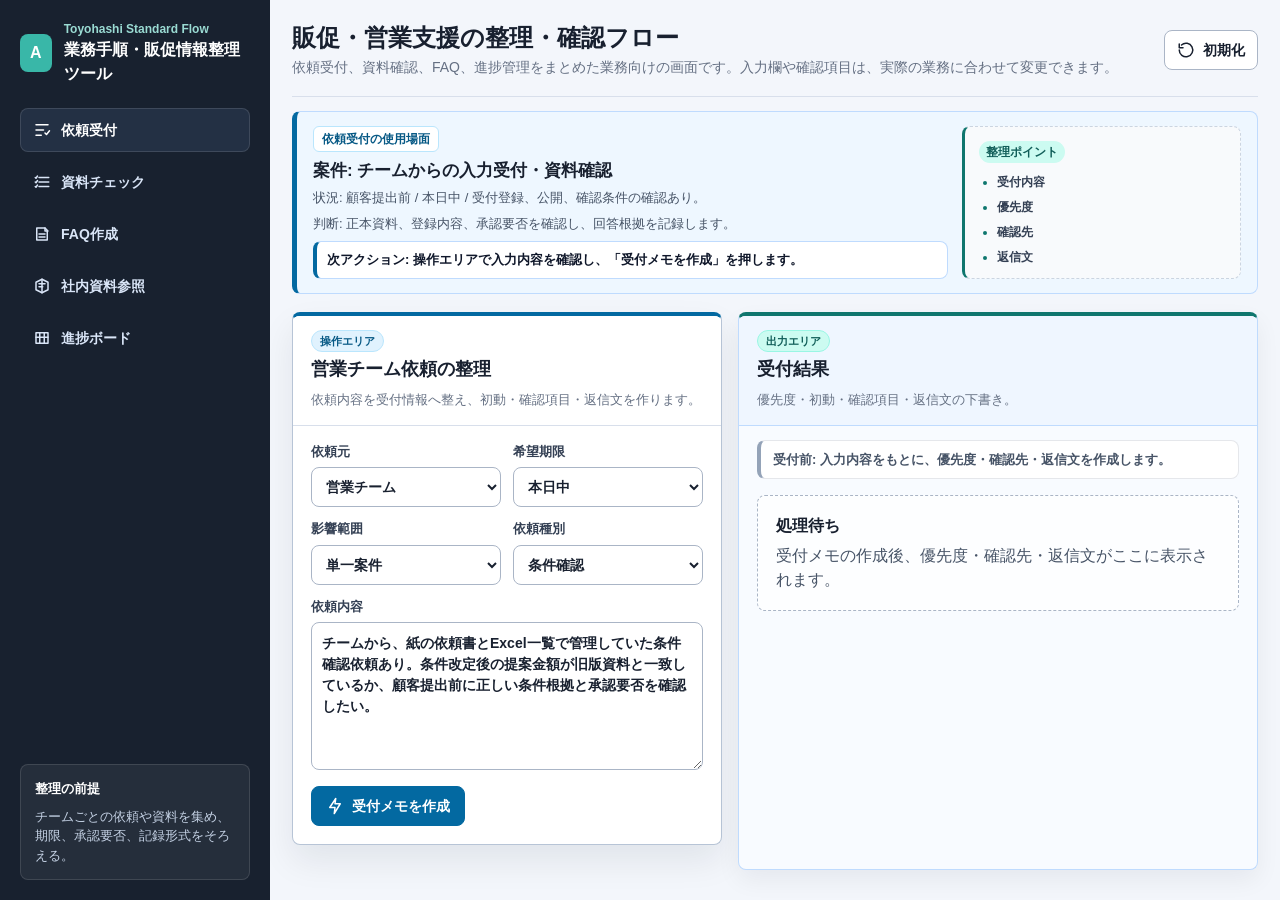
==== commit 9afa4c6e: "Add files via upload" ====
--- a/demos/admin_standardization/index.html
+++ b/demos/admin_standardization/index.html
@@ -3,7 +3,7 @@
   <head>
     <meta charset="UTF-8" />
     <meta name="viewport" content="width=device-width, initial-scale=1.0" />
-    <title>事務手順標準化ツール</title>
+    <title>業務手順・販促情報整理ツール</title>
     <link rel="stylesheet" href="./styles.css" />
   </head>
   <body>
@@ -13,7 +13,7 @@
           <span class="brand-mark">A</span>
           <div>
             <p>Toyohashi Standard Flow</p>
-            <strong>事務手順標準化ツール</strong>
+            <strong>業務手順・販促情報整理ツール</strong>
           </div>
         </div>
         <nav class="nav" aria-label="ツール切替">
@@ -23,11 +23,11 @@
           </button>
           <button class="nav-item" type="button" data-view="check" aria-pressed="false">
             <svg viewBox="0 0 24 24" aria-hidden="true"><path d="M8 6h13M8 12h13M8 18h13"/><path d="m3 6 1 1 2-3M3 12l1 1 2-3M3 18l1 1 2-3"/></svg>
-            帳票チェック
+            資料チェック
           </button>
           <button class="nav-item" type="button" data-view="manual" aria-pressed="false">
             <svg viewBox="0 0 24 24" aria-hidden="true"><path d="M5 4h11l3 3v13H5V4Z"/><path d="M16 4v4h4M8 12h8M8 16h8"/></svg>
-            手順書作成
+            FAQ作成
           </button>
           <button class="nav-item" type="button" data-view="knowledge" aria-pressed="false">
             <svg viewBox="0 0 24 24" aria-hidden="true"><path d="M12 3 4 7v10l8 4 8-4V7l-8-4Z"/><path d="M8 9h8M8 13h5M12 3v18"/></svg>
@@ -39,16 +39,16 @@
           </button>
         </nav>
         <div class="side-note">
-          <strong>標準化の前提</strong>
-          <p>営業所ごとの依頼や帳票を集め、期限、承認要否、記録形式をそろえる。</p>
+          <strong>整理の前提</strong>
+          <p>チームごとの依頼や資料を集め、期限、承認要否、記録形式をそろえる。</p>
         </div>
       </aside>
 
       <main class="main">
         <header class="topbar">
           <div>
-            <h1>営業所事務の標準化・確認フロー</h1>
-            <p>依頼受付、帳票確認、手順書、進捗管理をまとめた事務作業向けの画面です。入力欄や確認項目は、実際の業務に合わせて変更できます。</p>
+            <h1>販促・営業支援の整理・確認フロー</h1>
+            <p>依頼受付、資料確認、FAQ、進捗管理をまとめた業務向けの画面です。入力欄や確認項目は、実際の業務に合わせて変更できます。</p>
           </div>
           <div class="top-actions">
             <button class="ghost-button" id="seedReset" type="button">
@@ -67,7 +67,7 @@
             <p class="guide-next" id="guideNext"></p>
           </div>
           <div class="guide-support">
-            <span>標準化ポイント</span>
+            <span>整理ポイント</span>
             <ul id="guidePoints"></ul>
           </div>
         </section>
@@ -77,14 +77,14 @@
             <section class="panel work-panel">
               <div class="panel-head">
                 <span class="area-kicker work-kicker">操作エリア</span>
-                <h2>営業所依頼の整理</h2>
+                <h2>営業チーム依頼の整理</h2>
                 <p>依頼内容を受付情報へ整え、初動・確認項目・返信文を作ります。</p>
               </div>
               <div class="form-grid">
                 <label>
                   依頼元
                   <select id="requestFrom">
-                    <option>営業所</option>
+                    <option>営業チーム</option>
                     <option>営業担当</option>
                     <option>経理</option>
                     <option>顧客</option>
@@ -104,24 +104,24 @@
                   <select id="requestImpact">
                     <option value="low">単一案件</option>
                     <option value="medium">複数案件</option>
-                    <option value="high">全社・複数拠点</option>
+                    <option value="high">全社・複数チーム</option>
                   </select>
                 </label>
                 <label>
                   依頼種別
                   <select id="requestType">
-                    <option>価格確認</option>
-                    <option>見積作成</option>
-                    <option>受発注確認</option>
-                    <option>納品前確認</option>
-                    <option>請求確認</option>
+                    <option>条件確認</option>
+                    <option>提案作成</option>
+                    <option>入力受付確認</option>
+                    <option>公開前確認</option>
+                    <option>確認確認</option>
                     <option>手順確認</option>
                   </select>
                 </label>
               </div>
               <label class="full-label">
                 依頼内容
-                <textarea id="requestText" rows="6">営業所から、紙の依頼書とExcel台帳で管理していた価格確認依頼あり。価格改定後の見積金額が旧版帳票と一致しているか、顧客提出前に正しい料金根拠と承認要否を確認したい。</textarea>
+                <textarea id="requestText" rows="6">チームから、紙の依頼書とExcel一覧で管理していた条件確認依頼あり。条件改定後の提案金額が旧版資料と一致しているか、顧客提出前に正しい条件根拠と承認要否を確認したい。</textarea>
               </label>
               <button class="primary-button" id="runTriage" type="button">
                 <svg viewBox="0 0 24 24" aria-hidden="true"><path d="m13 2-1 7h7l-8 13 1-8H5l8-12Z"/></svg>
@@ -145,16 +145,16 @@
             <section class="panel work-panel">
               <div class="panel-head">
                 <span class="area-kicker work-kicker">操作エリア</span>
-                <h2>帳票確認チェック</h2>
+                <h2>資料確認チェック</h2>
                 <p>正本・最新版・承認者・例外条件を、外部提示や処理の前に確認します。</p>
               </div>
               <label class="full-label">
-                帳票種別
+                資料種別
                 <select id="documentKind">
-                  <option value="quote">見積書</option>
-                  <option value="order">受発注チェック</option>
-                  <option value="delivery">納品前確認</option>
-                  <option value="invoice">請求前確認</option>
+                  <option value="quote">提案書</option>
+                  <option value="order">入力受付チェック</option>
+                  <option value="delivery">公開前確認</option>
+                  <option value="invoice">最終確認</option>
                   <option value="request">社内申請書</option>
                 </select>
               </label>
@@ -166,7 +166,7 @@
                 <h2>チェック判定</h2>
                 <p>未確認項目と差戻し理由を整理します。</p>
               </div>
-              <div class="result-status" id="checkStatus" role="status">表示中: 帳票種別やチェックを変更すると、判定欄が更新されます。</div>
+              <div class="result-status" id="checkStatus" role="status">表示中: 資料種別やチェックを変更すると、判定欄が更新されます。</div>
               <div id="checkResult"></div>
             </section>
           </div>
@@ -177,38 +177,38 @@
             <section class="panel work-panel">
               <div class="panel-head">
                 <span class="area-kicker work-kicker">操作エリア</span>
-                <h2>手順書ドラフトメーカー</h2>
+                <h2>FAQドラフトメーカー</h2>
                 <p>属人的な説明を、標準フォーマットに整えます。</p>
               </div>
               <label class="full-label">
                 業務名
-                <input id="manualTitle" type="text" value="受注受付から納品・請求前確認まで" />
+                <input id="manualTitle" type="text" value="受付受付から公開・最終確認まで" />
               </label>
               <label class="full-label">
                 開始条件
-                <input id="manualTrigger" type="text" value="営業所または営業担当から、受注・納品・請求に関わる確認依頼を受けたとき" />
+                <input id="manualTrigger" type="text" value="営業チームまたは営業担当から、受付・公開・確認に関わる確認依頼を受けたとき" />
               </label>
               <label class="full-label">
                 作業手順
                 <textarea id="manualSteps" rows="7">依頼内容を受付表に記録する
-受注番号・対象商品・数量・納品予定日を確認する
-発注状況、納品・請求前確認条件を確認する
-価格や納期に差異がある場合は承認者へ確認する
+受付番号・対象商品・数量・公開予定日を確認する
+入力状況、公開・最終確認条件を確認する
+条件や納期に差異がある場合は承認者へ確認する
 回答内容と根拠資料を依頼元へ共有する</textarea>
               </label>
               <label class="full-label">
                 例外対応
-                <textarea id="manualException" rows="4">納品日や請求締日に影響する場合は、営業管理部へ優先確認を依頼する。価格根拠や受注登録内容が不明な場合は、暫定回答せず確認中として返信する。</textarea>
+                <textarea id="manualException" rows="4">公開日や確認締日に影響する場合は、営業企画部へ優先確認を依頼する。条件根拠や受付登録内容が不明な場合は、暫定回答せず確認中として返信する。</textarea>
               </label>
               <button class="primary-button" id="buildManual" type="button">
                 <svg viewBox="0 0 24 24" aria-hidden="true"><path d="M5 4h11l3 3v13H5V4Z"/><path d="M8 12h8M8 16h8"/></svg>
-                手順書を整形
+                FAQを整形
               </button>
             </section>
             <section class="panel output-panel result-panel">
               <div class="panel-head">
                 <span class="area-kicker output-kicker">出力エリア</span>
-                <h2>手順書プレビュー</h2>
+                <h2>FAQプレビュー</h2>
                 <p>引き継ぎ・マニュアル化に使うドラフト。</p>
               </div>
               <div class="result-status is-idle" id="manualStatus" role="status"></div>
@@ -222,23 +222,23 @@
             <div class="presentation-copy">
               <span class="area-kicker guide-kicker">案内エリア</span>
               <h2>社内資料を整えると、回答下書きと確認項目をそろえられます</h2>
-              <p>料金表、帳票書式、承認ルール、過去FAQを整理し、必要な資料を参照しながら回答や帳票の下書きを作る想定です。最終判断は必ず担当者が確認します。</p>
+              <p>条件表、資料書式、承認ルール、過去FAQを整理し、必要な資料を参照しながら回答や資料の下書きを作る想定です。最終判断は必ず担当者が確認します。</p>
             </div>
             <div class="concept-grid" aria-label="社内資料参照の流れ">
               <div class="concept-step">
                 <span>1</span>
                 <strong>資料を整える</strong>
-                <p>料金表、帳票書式、取引先情報、FAQ、承認ルールを分けて保管。</p>
+                <p>条件表、資料書式、取引先情報、FAQ、承認ルールを分けて保管。</p>
               </div>
               <div class="concept-step">
                 <span>2</span>
                 <strong>資料を参照する</strong>
-                <p>関連する料金表、帳票ルール、過去FAQだけを探して確認する想定。</p>
+                <p>関連する条件表、資料ルール、過去FAQだけを探して確認する想定。</p>
               </div>
               <div class="concept-step">
                 <span>3</span>
                 <strong>人が確認する</strong>
-                <p>回答文、見積、請求、手順書の下書きを作り、最終判断は担当者が確認。</p>
+                <p>回答文、提案、確認、FAQの下書きを作り、最終判断は担当者が確認。</p>
               </div>
             </div>
           </section>
@@ -252,17 +252,17 @@
               <label class="full-label">
                 用途パターン
                 <select id="knowledgePattern">
-                  <option value="price">価格差異の問い合わせ回答</option>
-                  <option value="quote">見積確認メモの作成補助</option>
-                  <option value="delivery">納品前確認</option>
-                  <option value="invoice">請求前確認の下書き補助</option>
-                  <option value="manual">手順書・FAQ化</option>
+                  <option value="price">条件差異の問い合わせ回答</option>
+                  <option value="quote">提案確認メモの作成補助</option>
+                  <option value="delivery">公開前確認</option>
+                  <option value="invoice">最終確認の下書き補助</option>
+                  <option value="manual">FAQ・FAQ化</option>
                 </select>
               </label>
               <div class="pattern-preview" id="patternPreview"></div>
               <label class="full-label">
                 入力内容
-                <textarea id="knowledgeQuery" rows="7">価格表と見積金額が違うと営業所から連絡がありました。どの資料を根拠に回答すべきですか？</textarea>
+                <textarea id="knowledgeQuery" rows="7">商品情報と提案金額が違うとチームから連絡がありました。どの資料を根拠に回答すべきですか？</textarea>
               </label>
               <button class="primary-button" id="searchKnowledge" type="button">
                 <svg viewBox="0 0 24 24" aria-hidden="true"><path d="m21 21-4.35-4.35M10.5 18a7.5 7.5 0 1 1 0-15 7.5 7.5 0 0 1 0 15Z"/></svg>
@@ -287,7 +287,7 @@
               <div>
                 <span class="area-kicker work-kicker">管理エリア</span>
                 <h2>期限・進捗ボード</h2>
-                <p>事務処理の受付、確認待ち、差戻し、完了を一覧化します。</p>
+                <p>情報整理の受付、確認待ち、差戻し、完了を一覧化します。</p>
               </div>
               <button class="primary-button small" id="addTask" type="button">
                 <svg viewBox="0 0 24 24" aria-hidden="true"><path d="M12 5v14M5 12h14"/></svg>
@@ -304,7 +304,7 @@
             <p class="table-hint">横に続く列があります。小さい画面では表を左右に動かして確認できます。</p>
             <div class="table-wrap">
               <table>
-                <caption>事務処理の進捗案件一覧</caption>
+                <caption>情報整理の進捗案件一覧</caption>
                 <thead>
                   <tr>
                     <th>期限</th>
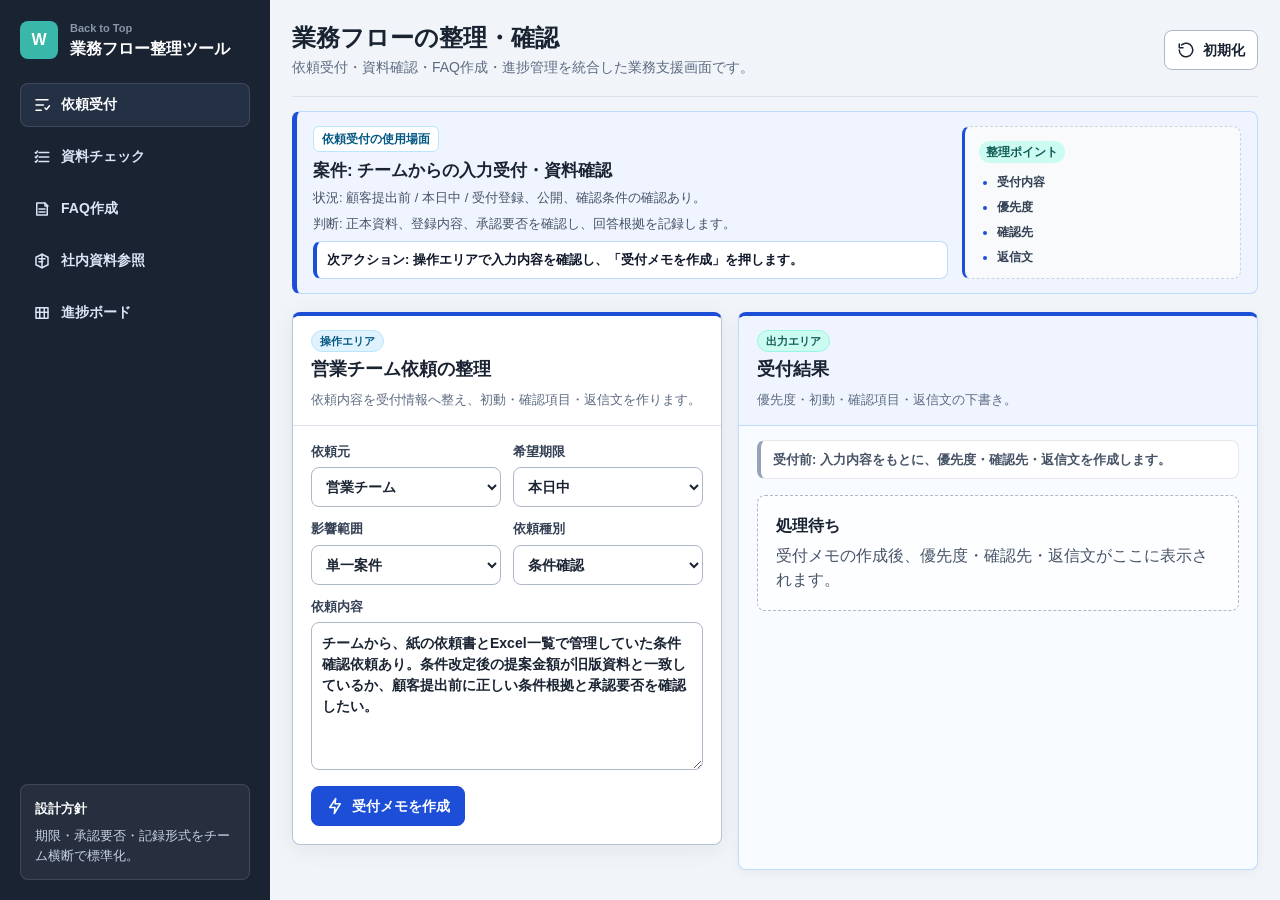
==== commit f7624689: "Add files via upload" ====
--- a/demos/admin_standardization/index.html
+++ b/demos/admin_standardization/index.html
@@ -3,17 +3,17 @@
   <head>
     <meta charset="UTF-8" />
     <meta name="viewport" content="width=device-width, initial-scale=1.0" />
-    <title>業務手順・販促情報整理ツール</title>
+    <title>Workflow Tool | Web Application Samples</title>
     <link rel="stylesheet" href="./styles.css" />
   </head>
   <body>
     <div class="app">
       <aside class="sidebar">
         <div class="brand">
-          <span class="brand-mark">A</span>
+          <span class="brand-mark">W</span>
           <div>
-            <p>Toyohashi Standard Flow</p>
-            <strong>業務手順・販促情報整理ツール</strong>
+            <p style="font-size:11px;color:#8896a8;margin:0"><a href="../../" style="color:inherit;text-decoration:none">Back to Top</a></p>
+            <strong>業務フロー整理ツール</strong>
           </div>
         </div>
         <nav class="nav" aria-label="ツール切替">
@@ -39,16 +39,16 @@
           </button>
         </nav>
         <div class="side-note">
-          <strong>整理の前提</strong>
-          <p>チームごとの依頼や資料を集め、期限、承認要否、記録形式をそろえる。</p>
+          <strong>設計方針</strong>
+          <p>期限・承認要否・記録形式をチーム横断で標準化。</p>
         </div>
       </aside>
 
       <main class="main">
         <header class="topbar">
           <div>
-            <h1>販促・営業支援の整理・確認フロー</h1>
-            <p>依頼受付、資料確認、FAQ、進捗管理をまとめた業務向けの画面です。入力欄や確認項目は、実際の業務に合わせて変更できます。</p>
+            <h1>業務フローの整理・確認</h1>
+            <p>依頼受付・資料確認・FAQ作成・進捗管理を統合した業務支援画面です。</p>
           </div>
           <div class="top-actions">
             <button class="ghost-button" id="seedReset" type="button">
--- a/demos/admin_standardization/styles.css
+++ b/demos/admin_standardization/styles.css
@@ -1,28 +1,28 @@
 :root {
-  --bg: #f3f6fb;
-  --sidebar: #18212f;
-  --sidebar-soft: #233044;
+  --bg: #f1f4f8;
+  --sidebar: #1a2332;
+  --sidebar-soft: #243044;
   --surface: #ffffff;
-  --surface-soft: #f8fafc;
-  --text: #18202f;
-  --muted: #657083;
-  --line: #d8dfeb;
-  --line-strong: #aab5c6;
-  --blue: #0369a1;
-  --teal: #0f766e;
+  --surface-soft: #f8fafb;
+  --text: #1a2332;
+  --muted: #5d6b82;
+  --line: #dce3ed;
+  --line-strong: #aeb8c8;
+  --blue: #1d4ed8;
+  --teal: #1d4ed8;
   --green: #15803d;
   --amber: #b45309;
   --red: #be123c;
-  --guide-bg: #eef7ff;
+  --guide-bg: #eff4ff;
   --guide-border: #bfdbfe;
-  --guide-accent: #0369a1;
-  --tips-bg: #f8fafc;
+  --guide-accent: #1d4ed8;
+  --tips-bg: #f8fafb;
   --work-head: #ffffff;
   --result-bg: #f8fbff;
-  --result-head: #eff6ff;
+  --result-head: #eff4ff;
   --result-border: #bfdbfe;
-  --shadow: 0 16px 34px rgba(17, 24, 39, 0.08);
-  --shadow-soft: 0 10px 24px rgba(15, 23, 42, 0.06);
+  --shadow: 0 4px 24px rgba(23, 32, 51, 0.07);
+  --shadow-soft: 0 2px 12px rgba(23, 32, 51, 0.05);
 }
 
 * {
